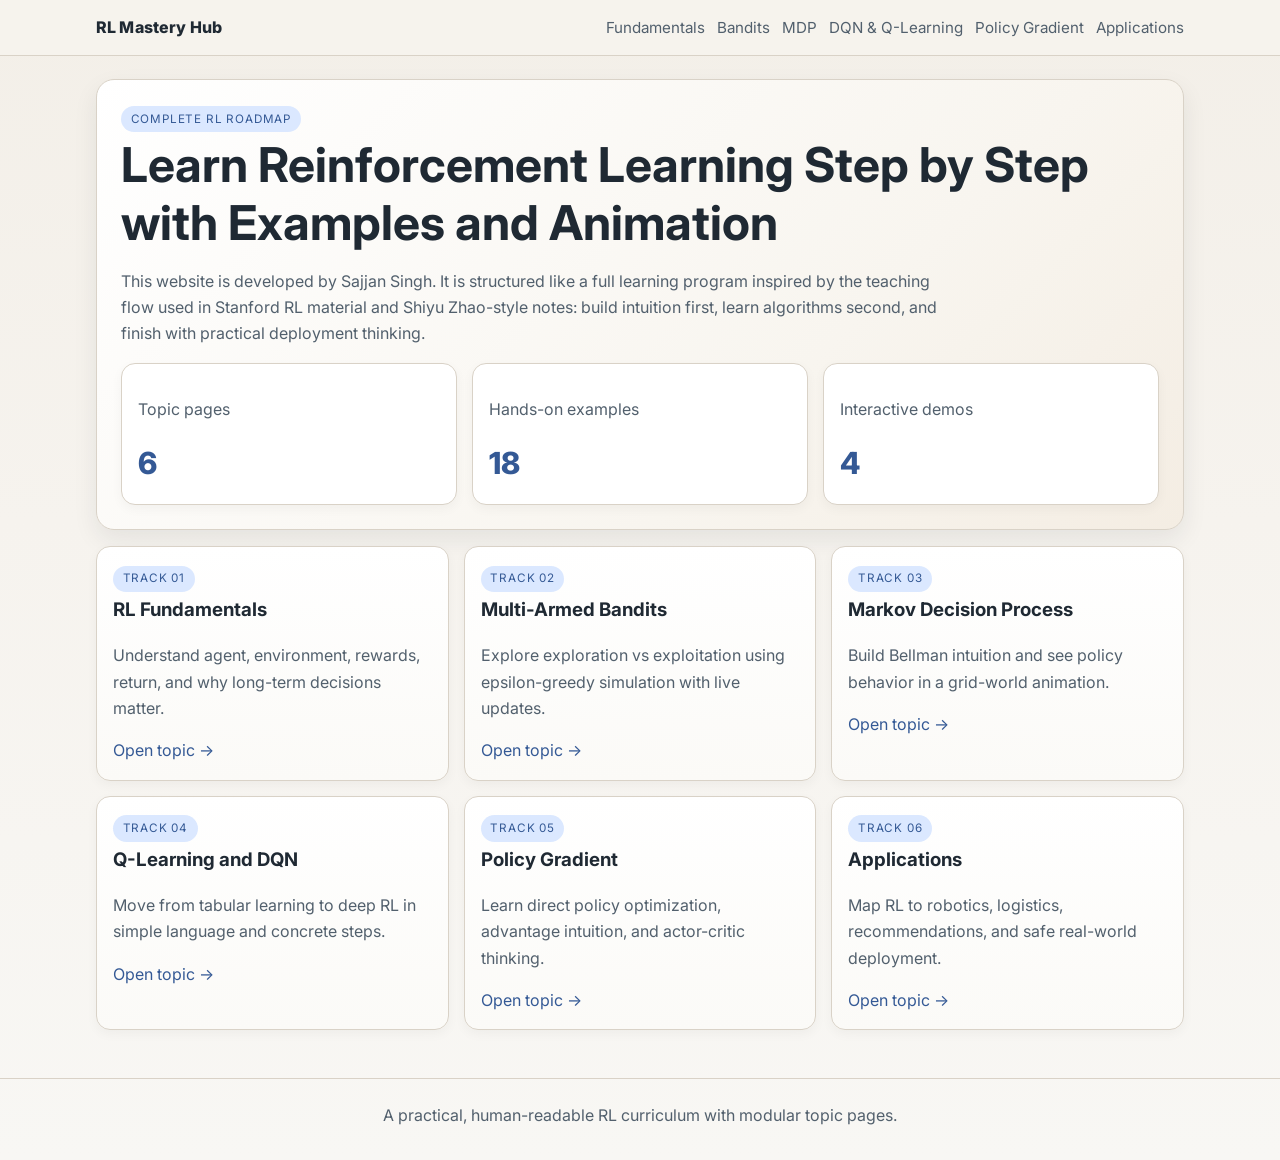
==== index.html @ 4d1c9a17 "Refine website palette and clean legacy files" ====
<!doctype html>
<html lang="en">
<head>
  <meta charset="UTF-8" />
  <meta name="viewport" content="width=device-width,initial-scale=1" />
  <title>World-Class Reinforcement Learning Learning Hub</title>
  <link rel="preconnect" href="https://fonts.googleapis.com" />
  <link rel="preconnect" href="https://fonts.gstatic.com" crossorigin />
  <link href="https://fonts.googleapis.com/css2?family=Inter:wght@400;600;700;800&display=swap" rel="stylesheet" />
  <link rel="stylesheet" href="assets/css/style.css" />
</head>
<body>
<header>
  <div class="nav">
    <a class="brand" href="index.html">RL Mastery Hub</a>
    <nav class="nav-links">
      <a href="topics/fundamentals.html">Fundamentals</a>
      <a href="topics/bandits.html">Bandits</a>
      <a href="topics/mdp.html">MDP</a>
      <a href="topics/dqn-qlearning.html">DQN & Q-Learning</a>
      <a href="topics/policy-gradient.html">Policy Gradient</a>
      <a href="topics/applications.html">Applications</a>
    </nav>
  </div>
</header>

<main class="container">
  <section class="hero">
    <span class="badge">Complete RL Roadmap</span>
    <h1>Learn Reinforcement Learning Step by Step with Examples and Animation</h1>
    <p class="subtitle">This website is developed by Sajjan Singh. It is structured like a full learning program inspired by the teaching flow used in Stanford RL material and Shiyu Zhao-style notes: build intuition first, learn algorithms second, and finish with practical deployment thinking.</p>
    <div class="grid cols-3">
      <div class="card"><p class="note">Topic pages</p><p class="kpi" data-count="6">0</p></div>
      <div class="card"><p class="note">Hands-on examples</p><p class="kpi" data-count="18">0</p></div>
      <div class="card"><p class="note">Interactive demos</p><p class="kpi" data-count="4">0</p></div>
    </div>
  </section>

  <section class="grid cols-3">
    <article class="card topic-card"><span class="badge">Track 01</span><h3>RL Fundamentals</h3><p>Understand agent, environment, rewards, return, and why long-term decisions matter.</p><a href="topics/fundamentals.html">Open topic →</a></article>
    <article class="card topic-card"><span class="badge">Track 02</span><h3>Multi-Armed Bandits</h3><p>Explore exploration vs exploitation using epsilon-greedy simulation with live updates.</p><a href="topics/bandits.html">Open topic →</a></article>
    <article class="card topic-card"><span class="badge">Track 03</span><h3>Markov Decision Process</h3><p>Build Bellman intuition and see policy behavior in a grid-world animation.</p><a href="topics/mdp.html">Open topic →</a></article>
    <article class="card topic-card"><span class="badge">Track 04</span><h3>Q-Learning and DQN</h3><p>Move from tabular learning to deep RL in simple language and concrete steps.</p><a href="topics/dqn-qlearning.html">Open topic →</a></article>
    <article class="card topic-card"><span class="badge">Track 05</span><h3>Policy Gradient</h3><p>Learn direct policy optimization, advantage intuition, and actor-critic thinking.</p><a href="topics/policy-gradient.html">Open topic →</a></article>
    <article class="card topic-card"><span class="badge">Track 06</span><h3>Applications</h3><p>Map RL to robotics, logistics, recommendations, and safe real-world deployment.</p><a href="topics/applications.html">Open topic →</a></article>
  </section>
</main>

<footer class="footer">A practical, human-readable RL curriculum with modular topic pages.</footer>
<script src="assets/js/main.js"></script>
</body>
</html>
---- assets/css/style.css ----
:root {
  --bg: #f6f3ee;
  --surface: #ffffff;
  --surface-soft: #fbfaf7;
  --text: #1f2933;
  --muted: #52606d;
  --primary: #345995;
  --primary-soft: #dbe8ff;
  --accent: #b85c38;
  --line: #d9d2c7;
  --shadow: 0 10px 24px rgba(31, 41, 51, 0.08);
}

* {
  box-sizing: border-box;
}

body {
  margin: 0;
  font-family: "Inter", system-ui, -apple-system, Segoe UI, Roboto, sans-serif;
  color: var(--text);
  background: linear-gradient(180deg, #f3efe8 0%, var(--bg) 45%, #f8f7f4 100%);
  line-height: 1.65;
}

a {
  color: var(--primary);
  text-decoration: none;
}

a:hover {
  text-decoration: underline;
}

header {
  background: rgba(246, 243, 238, 0.95);
  border-bottom: 1px solid var(--line);
  position: sticky;
  top: 0;
  backdrop-filter: blur(8px);
  z-index: 20;
}

.nav {
  max-width: 1120px;
  margin: 0 auto;
  padding: 0.9rem 1rem;
  display: flex;
  justify-content: space-between;
  align-items: center;
  gap: 1rem;
}

.brand {
  font-weight: 800;
  color: var(--text);
  letter-spacing: 0.01em;
}

.nav-links {
  display: flex;
  gap: 0.75rem;
  flex-wrap: wrap;
}

.nav-links a {
  color: var(--muted);
  font-size: 0.95rem;
}

.container {
  max-width: 1120px;
  margin: 0 auto;
  padding: 1.4rem 1rem 3rem;
}

.hero {
  background: linear-gradient(135deg, #ffffff 0%, #f8f5ef 65%, #f4ede3 100%);
  border: 1px solid var(--line);
  border-radius: 18px;
  padding: 1.5rem;
  margin-bottom: 1rem;
  box-shadow: var(--shadow);
}

h1 {
  margin: 0.25rem 0;
  font-size: clamp(1.9rem, 4vw, 3rem);
  line-height: 1.2;
}

h2 {
  margin-top: 0;
  font-size: clamp(1.2rem, 2.2vw, 1.8rem);
}

.subtitle {
  color: var(--muted);
  max-width: 820px;
}

.grid {
  display: grid;
  gap: 0.95rem;
}

.grid.cols-3 {
  grid-template-columns: repeat(3, minmax(0, 1fr));
}

.grid.cols-2 {
  grid-template-columns: repeat(2, minmax(0, 1fr));
}

.card {
  background: var(--surface);
  border: 1px solid var(--line);
  border-radius: 14px;
  padding: 1rem;
  box-shadow: 0 4px 12px rgba(0, 0, 0, 0.04);
}

.topic-card {
  background: linear-gradient(180deg, var(--surface) 0%, var(--surface-soft) 100%);
}

.topic-card h3 {
  margin: 0.2rem 0 0.35rem;
}

.topic-card p,
.note {
  color: var(--muted);
}

.badge {
  display: inline-block;
  font-size: 0.73rem;
  text-transform: uppercase;
  letter-spacing: 0.07em;
  padding: 0.22rem 0.6rem;
  border-radius: 999px;
  background: var(--primary-soft);
  color: var(--primary);
}

.example {
  background: #f8efe8;
  border: 1px dashed #d6b29d;
  padding: 0.8rem;
  border-radius: 10px;
}

button {
  background: var(--accent);
  color: #fff;
  border: 0;
  border-radius: 9px;
  padding: 0.55rem 0.9rem;
  font-weight: 700;
  cursor: pointer;
}

button:hover {
  background: #a24e2f;
}

.kpi {
  font-size: 1.9rem;
  font-weight: 800;
  margin: 0.4rem 0 0;
  color: var(--primary);
}

.footer {
  border-top: 1px solid var(--line);
  color: var(--muted);
  text-align: center;
  padding: 1.4rem 1rem 2rem;
}

canvas {
  width: 100%;
  background: #f3f6fb;
  border-radius: 10px;
  border: 1px solid #d4dbe6;
}

@media (max-width: 920px) {
  .grid.cols-3,
  .grid.cols-2 {
    grid-template-columns: 1fr;
  }
}
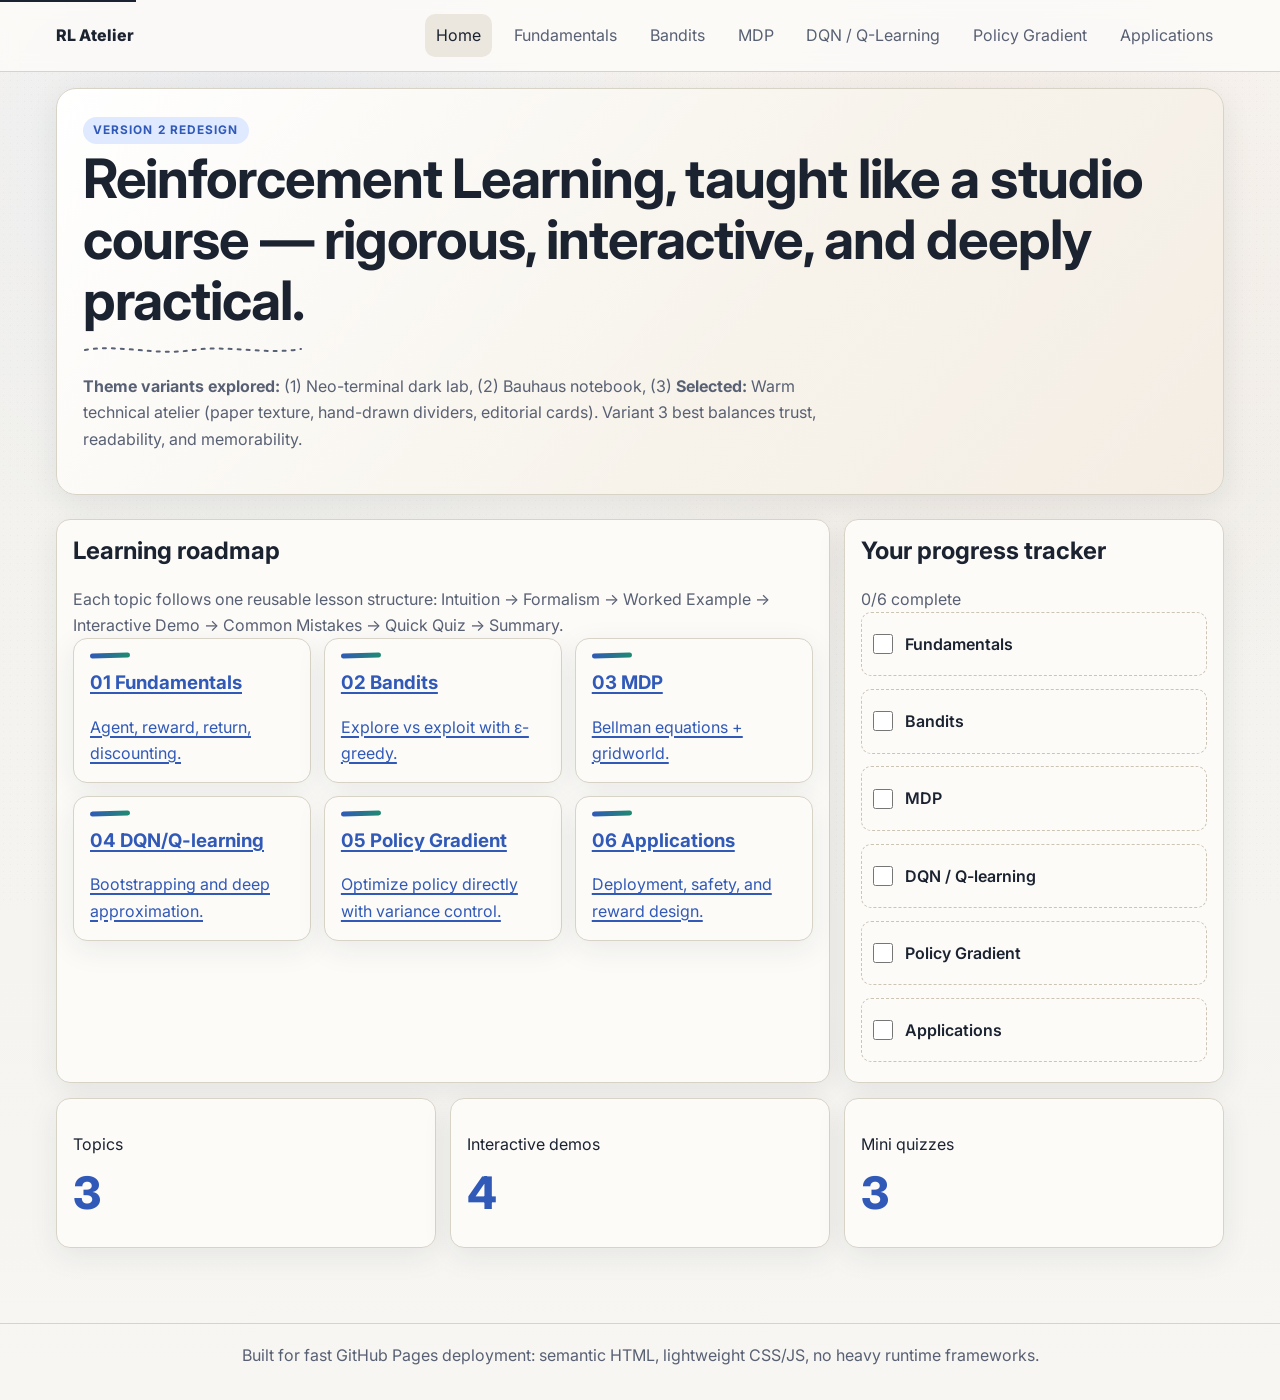
==== commit 0995eb9e: "Redesign RL hub with premium lesson system and upgraded demos" ====
--- a/index.html
+++ b/index.html
@@ -2,51 +2,83 @@
 <html lang="en">
 <head>
   <meta charset="UTF-8" />
-  <meta name="viewport" content="width=device-width,initial-scale=1" />
-  <title>World-Class Reinforcement Learning Learning Hub</title>
+  <meta name="viewport" content="width=device-width, initial-scale=1" />
+  <title>RL Atelier — A Human-Crafted Reinforcement Learning Roadmap</title>
+  <meta name="description" content="Learn reinforcement learning through handcrafted mini-lessons, interactive demos, and a structured path from fundamentals to real-world applications." />
+  <meta property="og:title" content="RL Atelier — Human-Crafted RL Learning" />
+  <meta property="og:description" content="A premium static RL learning hub: intuition, formalism, worked examples, demos, quizzes, and progress tracking." />
+  <meta property="og:type" content="website" />
   <link rel="preconnect" href="https://fonts.googleapis.com" />
   <link rel="preconnect" href="https://fonts.gstatic.com" crossorigin />
-  <link href="https://fonts.googleapis.com/css2?family=Inter:wght@400;600;700;800&display=swap" rel="stylesheet" />
+  <link href="https://fonts.googleapis.com/css2?family=Inter:wght@400;500;600;700;800&display=swap" rel="stylesheet" />
   <link rel="stylesheet" href="assets/css/style.css" />
 </head>
 <body>
-<header>
+<a class="skip-link" href="#main">Skip to content</a>
+<header class="site-header">
   <div class="nav">
-    <a class="brand" href="index.html">RL Mastery Hub</a>
-    <nav class="nav-links">
+    <a class="brand" href="index.html">RL Atelier</a>
+    <button class="nav-toggle" data-nav-toggle aria-label="Toggle menu" aria-expanded="false">Menu</button>
+    <nav class="nav-links" aria-label="Main">
+      <a href="index.html" aria-current="page">Home</a>
       <a href="topics/fundamentals.html">Fundamentals</a>
       <a href="topics/bandits.html">Bandits</a>
       <a href="topics/mdp.html">MDP</a>
-      <a href="topics/dqn-qlearning.html">DQN & Q-Learning</a>
+      <a href="topics/dqn-qlearning.html">DQN / Q-Learning</a>
       <a href="topics/policy-gradient.html">Policy Gradient</a>
       <a href="topics/applications.html">Applications</a>
     </nav>
   </div>
 </header>
 
-<main class="container">
+<main id="main" class="container">
   <section class="hero">
-    <span class="badge">Complete RL Roadmap</span>
-    <h1>Learn Reinforcement Learning Step by Step with Examples and Animation</h1>
-    <p class="subtitle">This website is developed by Sajjan Singh. It is structured like a full learning program inspired by the teaching flow used in Stanford RL material and Shiyu Zhao-style notes: build intuition first, learn algorithms second, and finish with practical deployment thinking.</p>
-    <div class="grid cols-3">
-      <div class="card"><p class="note">Topic pages</p><p class="kpi" data-count="6">0</p></div>
-      <div class="card"><p class="note">Hands-on examples</p><p class="kpi" data-count="18">0</p></div>
-      <div class="card"><p class="note">Interactive demos</p><p class="kpi" data-count="4">0</p></div>
-    </div>
+    <span class="eyebrow">Version 2 redesign</span>
+    <h1>Reinforcement Learning, taught like a studio course — rigorous, interactive, and deeply practical.</h1>
+    <div class="hand-divider" aria-hidden="true"></div>
+    <p class="subtitle"><strong>Theme variants explored:</strong> (1) Neo-terminal dark lab, (2) Bauhaus notebook, (3) <strong>Selected:</strong> Warm technical atelier (paper texture, hand-drawn dividers, editorial cards). Variant 3 best balances trust, readability, and memorability.</p>
   </section>
 
-  <section class="grid cols-3">
-    <article class="card topic-card"><span class="badge">Track 01</span><h3>RL Fundamentals</h3><p>Understand agent, environment, rewards, return, and why long-term decisions matter.</p><a href="topics/fundamentals.html">Open topic →</a></article>
-    <article class="card topic-card"><span class="badge">Track 02</span><h3>Multi-Armed Bandits</h3><p>Explore exploration vs exploitation using epsilon-greedy simulation with live updates.</p><a href="topics/bandits.html">Open topic →</a></article>
-    <article class="card topic-card"><span class="badge">Track 03</span><h3>Markov Decision Process</h3><p>Build Bellman intuition and see policy behavior in a grid-world animation.</p><a href="topics/mdp.html">Open topic →</a></article>
-    <article class="card topic-card"><span class="badge">Track 04</span><h3>Q-Learning and DQN</h3><p>Move from tabular learning to deep RL in simple language and concrete steps.</p><a href="topics/dqn-qlearning.html">Open topic →</a></article>
-    <article class="card topic-card"><span class="badge">Track 05</span><h3>Policy Gradient</h3><p>Learn direct policy optimization, advantage intuition, and actor-critic thinking.</p><a href="topics/policy-gradient.html">Open topic →</a></article>
-    <article class="card topic-card"><span class="badge">Track 06</span><h3>Applications</h3><p>Map RL to robotics, logistics, recommendations, and safe real-world deployment.</p><a href="topics/applications.html">Open topic →</a></article>
+  <section class="bento-grid" aria-label="Overview">
+    <article class="card span-8 interactive">
+      <h2>Learning roadmap</h2>
+      <p class="subtitle">Each topic follows one reusable lesson structure: Intuition → Formalism → Worked Example → Interactive Demo → Common Mistakes → Quick Quiz → Summary.</p>
+      <div class="roadmap">
+        <a class="card track-card interactive" href="topics/fundamentals.html"><h3>01 Fundamentals</h3><p>Agent, reward, return, discounting.</p></a>
+        <a class="card track-card interactive" href="topics/bandits.html"><h3>02 Bandits</h3><p>Explore vs exploit with ε-greedy.</p></a>
+        <a class="card track-card interactive" href="topics/mdp.html"><h3>03 MDP</h3><p>Bellman equations + gridworld.</p></a>
+        <a class="card track-card interactive" href="topics/dqn-qlearning.html"><h3>04 DQN/Q-learning</h3><p>Bootstrapping and deep approximation.</p></a>
+        <a class="card track-card interactive" href="topics/policy-gradient.html"><h3>05 Policy Gradient</h3><p>Optimize policy directly with variance control.</p></a>
+        <a class="card track-card interactive" href="topics/applications.html"><h3>06 Applications</h3><p>Deployment, safety, and reward design.</p></a>
+      </div>
+    </article>
+
+    <aside class="card span-4" data-progress-key="rl-main-progress">
+      <h2>Your progress tracker</h2>
+      <p class="subtitle" data-progress-meter></p>
+      <div class="progress-grid">
+        <label class="progress-item"><input type="checkbox" value="fundamentals" /> Fundamentals</label>
+        <label class="progress-item"><input type="checkbox" value="bandits" /> Bandits</label>
+        <label class="progress-item"><input type="checkbox" value="mdp" /> MDP</label>
+        <label class="progress-item"><input type="checkbox" value="dqn" /> DQN / Q-learning</label>
+        <label class="progress-item"><input type="checkbox" value="pg" /> Policy Gradient</label>
+        <label class="progress-item"><input type="checkbox" value="apps" /> Applications</label>
+      </div>
+    </aside>
+
+    <article class="card span-4">
+      <p>Topics</p><p class="metric" data-count="6">0</p>
+    </article>
+    <article class="card span-4">
+      <p>Interactive demos</p><p class="metric" data-count="8">0</p>
+    </article>
+    <article class="card span-4">
+      <p>Mini quizzes</p><p class="metric" data-count="6">0</p>
+    </article>
   </section>
 </main>
 
-<footer class="footer">A practical, human-readable RL curriculum with modular topic pages.</footer>
+<footer class="site-footer">Built for fast GitHub Pages deployment: semantic HTML, lightweight CSS/JS, no heavy runtime frameworks.</footer>
 <script src="assets/js/main.js"></script>
 </body>
 </html>
--- a/assets/css/style.css
+++ b/assets/css/style.css
@@ -1,194 +1,243 @@
 :root {
-  --bg: #f6f3ee;
-  --surface: #ffffff;
-  --surface-soft: #fbfaf7;
-  --text: #1f2933;
-  --muted: #52606d;
-  --primary: #345995;
-  --primary-soft: #dbe8ff;
-  --accent: #b85c38;
-  --line: #d9d2c7;
-  --shadow: 0 10px 24px rgba(31, 41, 51, 0.08);
-}
-
-* {
-  box-sizing: border-box;
-}
-
+  --bg: #f6f5f1;
+  --paper: #fcfbf8;
+  --ink: #1b2230;
+  --muted: #586073;
+  --line: #d8d3c7;
+  --brand: #3059b8;
+  --brand-2: #1f8a70;
+  --accent: #b85b35;
+  --warn: #9f2d2d;
+  --ok: #1d7a4f;
+  --radius-lg: 20px;
+  --radius-md: 14px;
+  --radius-sm: 10px;
+  --shadow-soft: 0 8px 30px rgba(24, 35, 53, 0.08);
+  --shadow-lift: 0 18px 42px rgba(24, 35, 53, 0.12);
+  --space-1: 0.5rem;
+  --space-2: 0.75rem;
+  --space-3: 1rem;
+  --space-4: 1.5rem;
+  --space-5: 2rem;
+  --space-6: 3rem;
+}
+
+* { box-sizing: border-box; }
+html { scroll-behavior: smooth; }
 body {
   margin: 0;
-  font-family: "Inter", system-ui, -apple-system, Segoe UI, Roboto, sans-serif;
-  color: var(--text);
-  background: linear-gradient(180deg, #f3efe8 0%, var(--bg) 45%, #f8f7f4 100%);
+  font-family: "Inter", "Segoe UI", system-ui, -apple-system, sans-serif;
+  color: var(--ink);
+  background:
+    radial-gradient(circle at 20% 10%, rgba(48, 89, 184, 0.07), transparent 28%),
+    radial-gradient(circle at 78% 18%, rgba(184, 91, 53, 0.07), transparent 33%),
+    linear-gradient(180deg, #f8f6f2, #f3f2ee 35%, #f7f6f3 100%);
   line-height: 1.65;
 }
-
-a {
-  color: var(--primary);
-  text-decoration: none;
-}
-
-a:hover {
-  text-decoration: underline;
-}
-
-header {
-  background: rgba(246, 243, 238, 0.95);
-  border-bottom: 1px solid var(--line);
+body::before {
+  content: "";
+  position: fixed;
+  inset: 0;
+  pointer-events: none;
+  opacity: 0.22;
+  background-image: radial-gradient(rgba(38, 44, 56, 0.14) 0.45px, transparent 0.45px);
+  background-size: 7px 7px;
+}
+
+a { color: var(--brand); text-decoration-thickness: 1.5px; text-underline-offset: 3px; }
+a:hover { text-decoration-color: var(--brand-2); }
+:focus-visible {
+  outline: 3px solid color-mix(in oklab, var(--accent) 65%, white);
+  outline-offset: 2px;
+  border-radius: 8px;
+}
+
+.skip-link {
+  position: absolute;
+  left: 0;
+  top: -40px;
+  background: var(--ink);
+  color: #fff;
+  padding: 0.5rem 0.75rem;
+  z-index: 100;
+}
+.skip-link:focus { top: 0.5rem; left: 0.5rem; }
+
+.site-header {
   position: sticky;
   top: 0;
+  z-index: 20;
   backdrop-filter: blur(8px);
-  z-index: 20;
-}
-
+  background: color-mix(in oklab, var(--paper) 87%, transparent);
+  border-bottom: 1px solid var(--line);
+}
 .nav {
-  max-width: 1120px;
+  max-width: 1200px;
   margin: 0 auto;
   padding: 0.9rem 1rem;
   display: flex;
+  align-items: center;
   justify-content: space-between;
-  align-items: center;
   gap: 1rem;
 }
-
 .brand {
   font-weight: 800;
-  color: var(--text);
   letter-spacing: 0.01em;
-}
-
-.nav-links {
+  color: var(--ink);
+  text-decoration: none;
+}
+.nav-links { display: flex; flex-wrap: wrap; gap: 0.65rem; }
+.nav-links a {
+  text-decoration: none;
+  color: var(--muted);
+  padding: 0.5rem 0.7rem;
+  border-radius: 10px;
+}
+.nav-links a[aria-current="page"], .nav-links a:hover {
+  background: #ebe7de;
+  color: var(--ink);
+}
+.nav-toggle { display: none; }
+
+.container { max-width: 1200px; margin: 0 auto; padding: 1rem 1rem 3.2rem; position: relative; z-index: 1; }
+.hero {
+  background: linear-gradient(130deg, #fff, #f7f3eb 60%, #f4ede4);
+  border: 1px solid var(--line);
+  border-radius: var(--radius-lg);
+  box-shadow: var(--shadow-soft);
+  padding: clamp(1.1rem, 2vw, 2rem);
+  margin-bottom: var(--space-4);
+}
+.hero h1 { margin: 0.25rem 0 0.65rem; font-size: clamp(1.9rem, 4.5vw, 3.4rem); line-height: 1.12; letter-spacing: -0.02em; }
+.eyebrow {
+  display: inline-block;
+  text-transform: uppercase;
+  letter-spacing: 0.09em;
+  font-size: 0.74rem;
+  font-weight: 700;
+  color: var(--brand);
+  background: #dfe9ff;
+  padding: 0.22rem 0.65rem;
+  border-radius: 999px;
+}
+.subtitle { color: var(--muted); max-width: 76ch; }
+
+.bento-grid { display: grid; gap: 0.9rem; grid-template-columns: repeat(12, minmax(0, 1fr)); margin-bottom: var(--space-4); }
+.card {
+  background: var(--paper);
+  border: 1px solid var(--line);
+  border-radius: var(--radius-md);
+  padding: var(--space-3);
+  box-shadow: var(--shadow-soft);
+}
+.card h2, .card h3 { margin-top: 0; line-height: 1.25; }
+.card p { margin-bottom: 0; }
+.card.interactive { transition: transform 180ms ease, box-shadow 180ms ease; }
+.card.interactive:hover { transform: translateY(-3px); box-shadow: var(--shadow-lift); }
+.span-8 { grid-column: span 8; }
+.span-4 { grid-column: span 4; }
+.span-6 { grid-column: span 6; }
+.span-12 { grid-column: span 12; }
+
+.metric { font-size: clamp(1.7rem, 4vw, 2.8rem); font-weight: 800; margin: 0; color: var(--brand); }
+.roadmap { display: grid; gap: 0.8rem; grid-template-columns: repeat(auto-fit,minmax(220px,1fr)); }
+.track-card { position: relative; padding-top: 2rem; }
+.track-card::before {
+  content: "";
+  position: absolute;
+  left: 1rem;
+  top: 0.85rem;
+  width: 40px;
+  height: 5px;
+  border-radius: 99px;
+  background: linear-gradient(90deg,var(--brand),var(--brand-2));
+  transform: rotate(-2deg);
+}
+.hand-divider {
+  width: 220px;
+  height: 16px;
+  background: url("data:image/svg+xml,%3Csvg xmlns='http://www.w3.org/2000/svg' width='220' height='16' viewBox='0 0 220 16'%3E%3Cpath d='M2 9 C36 3, 72 15, 110 9 C145 4, 184 14, 218 8' stroke='%23586073' stroke-width='2' fill='none' stroke-linecap='round' stroke-dasharray='3 6'/%3E%3C/svg%3E") no-repeat center/contain;
+  margin: 0.3rem 0 1rem;
+}
+
+.button, button {
+  border: 1px solid color-mix(in oklab, var(--accent) 60%, black);
+  background: linear-gradient(180deg, #cb6f47, var(--accent));
+  color: #fff;
+  border-radius: 10px;
+  padding: 0.65rem 0.95rem;
+  font-weight: 700;
+  min-height: 42px;
+  cursor: pointer;
+}
+.button.secondary, .button.ghost {
+  background: #fff;
+  color: var(--ink);
+  border: 1px solid var(--line);
+}
+input, select {
+  min-height: 42px;
+  border-radius: 10px;
+  border: 1px solid #c9c2b2;
+  padding: 0.5rem 0.65rem;
+  font: inherit;
+}
+label { font-weight: 600; display: block; margin-bottom: 0.25rem; }
+
+.lesson-layout { display: grid; gap: 1rem; grid-template-columns: 260px 1fr; align-items: start; }
+.lesson-sidebar { position: sticky; top: 5rem; }
+.lesson-sidebar ol { padding-left: 1rem; margin: 0; }
+.lesson-sidebar li { margin: 0.35rem 0; }
+.lesson-section {
+  background: var(--paper);
+  border: 1px solid var(--line);
+  border-radius: var(--radius-md);
+  padding: 1rem;
+  margin-bottom: 1rem;
+  scroll-margin-top: 6rem;
+}
+.callout {
+  border-left: 4px solid var(--brand);
+  background: #edf3ff;
+  padding: 0.8rem;
+  border-radius: 8px;
+}
+.callout.warn { border-color: var(--warn); background: #fceeee; }
+.callout.ok { border-color: var(--ok); background: #eaf8f0; }
+
+.progress-grid { display: grid; gap: 0.55rem; }
+.progress-item {
   display: flex;
-  gap: 0.75rem;
-  flex-wrap: wrap;
-}
-
-.nav-links a {
+  align-items: center;
+  gap: 0.55rem;
+  padding: 0.45rem;
+  border: 1px dashed #ccc4b4;
+  border-radius: 10px;
+}
+.progress-item input { width: 20px; height: 20px; }
+
+.quiz fieldset { border: 0; margin: 0; padding: 0; }
+.quiz label { display: flex; gap: 0.5rem; align-items: flex-start; font-weight: 500; margin: 0.45rem 0; }
+.quiz-output { font-weight: 700; min-height: 1.4em; }
+
+.demo-grid { display: grid; gap: 0.9rem; grid-template-columns: repeat(auto-fit, minmax(240px, 1fr)); }
+.stat-row { display: flex; justify-content: space-between; gap: 0.5rem; }
+.bar-wrap { background: #e5dfd0; border-radius: 999px; height: 10px; overflow: hidden; }
+.bar { display: block; height: 100%; background: linear-gradient(90deg, var(--brand), var(--brand-2)); }
+canvas { width: 100%; border: 1px solid #cbc4b5; border-radius: 12px; background: #f4f7fb; aspect-ratio: 3 / 2; height: auto; }
+
+.site-footer {
+  border-top: 1px solid var(--line);
+  padding: 1.1rem 1rem 2rem;
+  text-align: center;
   color: var(--muted);
-  font-size: 0.95rem;
-}
-
-.container {
-  max-width: 1120px;
-  margin: 0 auto;
-  padding: 1.4rem 1rem 3rem;
-}
-
-.hero {
-  background: linear-gradient(135deg, #ffffff 0%, #f8f5ef 65%, #f4ede3 100%);
-  border: 1px solid var(--line);
-  border-radius: 18px;
-  padding: 1.5rem;
-  margin-bottom: 1rem;
-  box-shadow: var(--shadow);
-}
-
-h1 {
-  margin: 0.25rem 0;
-  font-size: clamp(1.9rem, 4vw, 3rem);
-  line-height: 1.2;
-}
-
-h2 {
-  margin-top: 0;
-  font-size: clamp(1.2rem, 2.2vw, 1.8rem);
-}
-
-.subtitle {
-  color: var(--muted);
-  max-width: 820px;
-}
-
-.grid {
-  display: grid;
-  gap: 0.95rem;
-}
-
-.grid.cols-3 {
-  grid-template-columns: repeat(3, minmax(0, 1fr));
-}
-
-.grid.cols-2 {
-  grid-template-columns: repeat(2, minmax(0, 1fr));
-}
-
-.card {
-  background: var(--surface);
-  border: 1px solid var(--line);
-  border-radius: 14px;
-  padding: 1rem;
-  box-shadow: 0 4px 12px rgba(0, 0, 0, 0.04);
-}
-
-.topic-card {
-  background: linear-gradient(180deg, var(--surface) 0%, var(--surface-soft) 100%);
-}
-
-.topic-card h3 {
-  margin: 0.2rem 0 0.35rem;
-}
-
-.topic-card p,
-.note {
-  color: var(--muted);
-}
-
-.badge {
-  display: inline-block;
-  font-size: 0.73rem;
-  text-transform: uppercase;
-  letter-spacing: 0.07em;
-  padding: 0.22rem 0.6rem;
-  border-radius: 999px;
-  background: var(--primary-soft);
-  color: var(--primary);
-}
-
-.example {
-  background: #f8efe8;
-  border: 1px dashed #d6b29d;
-  padding: 0.8rem;
-  border-radius: 10px;
-}
-
-button {
-  background: var(--accent);
-  color: #fff;
-  border: 0;
-  border-radius: 9px;
-  padding: 0.55rem 0.9rem;
-  font-weight: 700;
-  cursor: pointer;
-}
-
-button:hover {
-  background: #a24e2f;
-}
-
-.kpi {
-  font-size: 1.9rem;
-  font-weight: 800;
-  margin: 0.4rem 0 0;
-  color: var(--primary);
-}
-
-.footer {
-  border-top: 1px solid var(--line);
-  color: var(--muted);
-  text-align: center;
-  padding: 1.4rem 1rem 2rem;
-}
-
-canvas {
-  width: 100%;
-  background: #f3f6fb;
-  border-radius: 10px;
-  border: 1px solid #d4dbe6;
-}
-
-@media (max-width: 920px) {
-  .grid.cols-3,
-  .grid.cols-2 {
-    grid-template-columns: 1fr;
-  }
-}
+}
+
+@media (max-width: 900px) {
+  .lesson-layout { grid-template-columns: 1fr; }
+  .lesson-sidebar { position: static; }
+  .span-8, .span-6, .span-4 { grid-column: span 12; }
+  .nav-toggle { display: inline-flex; border: 1px solid var(--line); background: #fff; color: var(--ink); }
+  .nav-links { display: none; width: 100%; }
+  .nav-links.open { display: flex; }
+}
